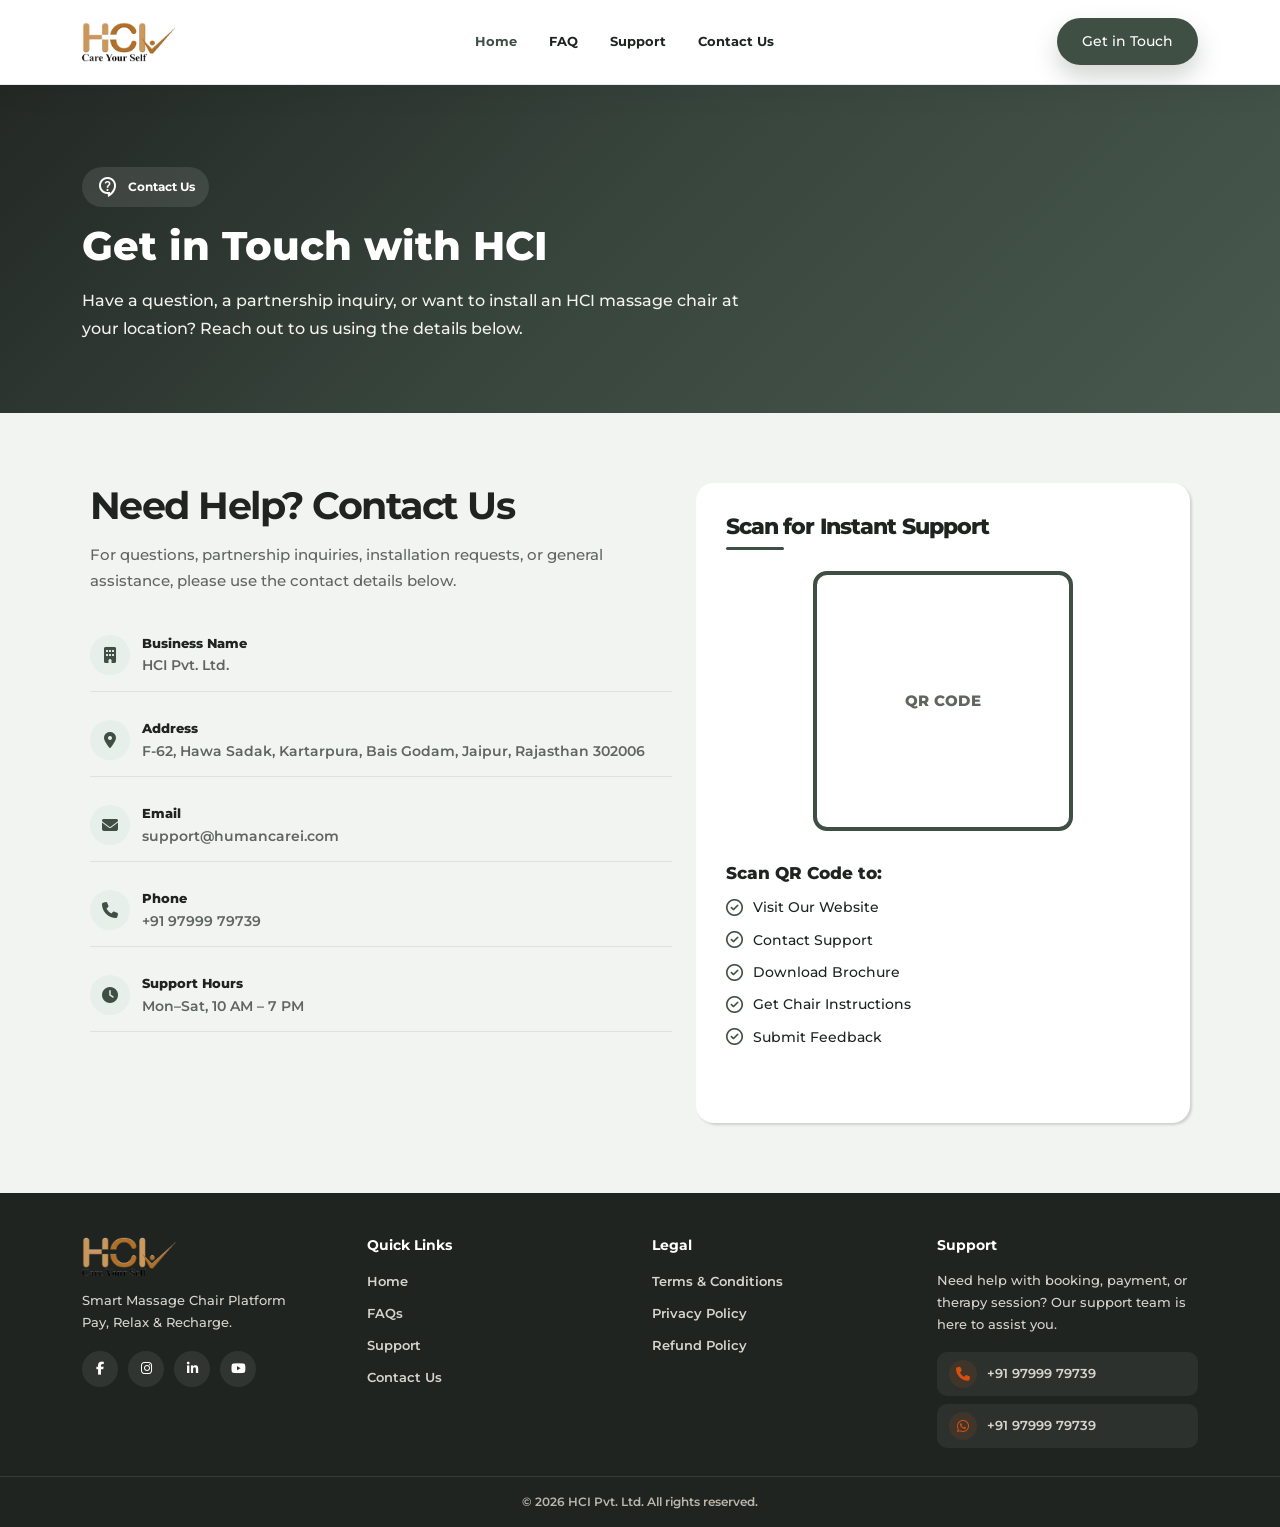
==== contact-us.html @ a9110d0e "Initial HCI Razorpay HTML project" ====
<!doctype html>
<html lang="en">
  
<head>
  <meta charset="utf-8" />
  <meta name="viewport" content="width=device-width, initial-scale=1" />

  <title>Contact Us | HCI Comfortzone Massage Chair Support</title>

  <meta
    name="description"
    content="Contact HCI Comfortzone for massage chair support, partnership inquiries, installation requests, business queries, QR support, feedback and customer assistance in Jaipur, Rajasthan."
  />

  <meta
    name="keywords"
    content="HCI Comfortzone contact, HCI contact us, HCI massage chair contact, HCI customer support, massage chair support, HCI partnership inquiry, install HCI massage chair, massage chair installation request, HCI business inquiry, HCI support Jaipur, HCI office Jaipur, HCI Pvt Ltd contact, QR support, massage chair feedback, HCI brochure, HCI chair instructions, self service massage chair support, HCI Comfortzone Jaipur, HCI phone number, HCI email support"
  />

  <meta name="author" content="HCI Comfortzone" />
  <meta name="robots" content="index, follow" />

  <link rel="canonical" href="https://your-domain.com/contact-us.html" />

  <meta
    property="og:title"
    content="Contact Us | HCI Comfortzone Massage Chair Support"
  />
  <meta
    property="og:description"
    content="Get in touch with HCI Comfortzone for massage chair support, partnership inquiries, installation requests, QR support and business assistance."
  />
  <meta property="og:type" content="website" />
  <meta property="og:url" content="https://your-domain.com/contact-us.html" />
  <meta property="og:image" content="https://your-domain.com/images/hci-logo.webp" />

  <meta name="twitter:card" content="summary_large_image" />
  <meta
    name="twitter:title"
    content="Contact Us | HCI Comfortzone"
  />
  <meta
    name="twitter:description"
    content="Contact HCI Comfortzone for support, partnership inquiries and massage chair installation requests."
  />
  <meta name="twitter:image" content="https://your-domain.com/images/hci-logo.webp" />

  <link
    href="images/favicon-16x16.png"
    rel="icon"
    sizes="16x16"
    type="image/png"
  />
  <link
    href="images/favicon-32x32.png"
    rel="icon"
    sizes="32x32"
    type="image/png"
  />
  <link
    href="images/apple-touch-icon.png"
    rel="apple-touch-icon"
    sizes="180x180"
  />
  <link
    href="images/android-chrome-192x192.png"
    rel="icon"
    sizes="192x192"
    type="image/png"
  />
  <link
    href="images/android-chrome-512x512.png"
    rel="icon"
    sizes="512x512"
    type="image/png"
  />

  <link
    href="https://cdn.jsdelivr.net/npm/bootstrap@5.3.3/dist/css/bootstrap.min.css"
    rel="stylesheet"
  />

  <link
    href="https://cdnjs.cloudflare.com/ajax/libs/font-awesome/6.5.2/css/all.min.css"
    rel="stylesheet"
  />

  <link rel="preconnect" href="https://fonts.googleapis.com" />
  <link rel="preconnect" href="https://fonts.gstatic.com" crossorigin />

  <link
    href="https://fonts.googleapis.com/css2?family=Montserrat:wght@300;400;500;600;700;800;900&display=swap"
    rel="stylesheet"
  />

  <link
    href="https://fonts.googleapis.com/css2?family=Material+Symbols+Outlined:opsz,wght,FILL,GRAD@24,200,0,0"
    rel="stylesheet"
  />

  <link href="css/style.css" rel="stylesheet" />
  <link href="css/responsive.css" rel="stylesheet" />
</head>

  <body>
    <!-- Header -->
    
    <nav class="navbar navbar-expand-lg site-navbar">
      <div class="container">
        <div class="navbar-brand brand-logo">
          <a href="index.html" aria-label="HCI Home">
            <img src="images/hci-logo.webp" alt="HCI Logo" />
          </a>
        </div>

        <a class="action-btn primary-btn d-lg-none w-auto" href="support.html">
          Get in Touch
        </a>

        <button
          class="navbar-toggler"
          type="button"
          data-bs-toggle="collapse"
          data-bs-target="#mainNav"
          aria-controls="mainNav"
          aria-expanded="false"
          aria-label="Toggle navigation"
        >
          <span class="navbar-toggler-icon"></span>
        </button>

        <div class="collapse navbar-collapse" id="mainNav">
          <ul class="navbar-nav mx-auto mb-2 mb-lg-0">
            <li class="nav-item">
              <a class="nav-link active" href="index.html">Home</a>
            </li>

            <li class="nav-item">
              <a class="nav-link" href="faq.html">FAQ</a>
            </li>

            <li class="nav-item">
              <a class="nav-link" href="support.html">Support</a>
            </li>

         

            <li class="nav-item">
              <a class="nav-link" href="contact-us.html">Contact Us</a>
            </li>
          </ul>

          <a class="action-btn primary-btn d-none d-lg-block" href="support.html">
            Get in Touch
          </a>
        </div>
      </div>
    </nav>

    <main>
      <!-- Contact Hero -->
      <section class="inner-hero">
        <div class="container">
          <div class="inner-hero-content">
            <span class="policy-badge">
              <i class="material-symbols-outlined">contact_support</i>
              Contact Us
            </span>

            <h1>Get in Touch with HCI</h1>

            <p>
              Have a question, a partnership inquiry, or want to install an HCI
              massage chair at your location? Reach out to us using the details
              below.
            </p>
          </div>
        </div>
      </section>

      <!-- Contact Info Section -->
      <section class="policy-section">
        <div class="container">
          <div class="contact-support-wrapper">
            <!-- Contact Details Card -->
            <div>
              <h2>Need Help? Contact Us</h2>

              <p>
                For questions, partnership inquiries, installation requests, or
                general assistance, please use the contact details below.
              </p>

            
<ul class="contact-support-list">
  <li>
    <div class="contact-support-item">
      <i class="fa-solid fa-building"></i>
      <span>
        <strong>Business Name</strong>
        HCI Pvt. Ltd.
      </span>
    </div>
  </li>

  <li>
    <div class="contact-support-item">
      <i class="fa-solid fa-location-dot"></i>
      <span>
        <strong>Address</strong>
        F-62, Hawa Sadak, Kartarpura, Bais Godam, Jaipur, Rajasthan 302006
      </span>
    </div>
  </li>

  <li>
    <div class="contact-support-item">
      <i class="fa-solid fa-envelope"></i>
      <span>
        <strong>Email</strong>
        support@humancarei.com
      </span>
    </div>
  </li>

  <li>
    <div class="contact-support-item">
      <i class="fa-solid fa-phone"></i>
      <span>
        <strong>Phone</strong>
        +91  97999 79739
      </span>
    </div>
  </li>

  <li>
    <div class="contact-support-item">
      <i class="fa-solid fa-clock"></i>
      <span>
        <strong>Support Hours</strong>
        Mon–Sat, 10 AM – 7 PM
      </span>
    </div>
  </li>
</ul>


            </div>

            <!-- Quick Info Card -->
           
            <div class="contact-support-card contact-qr-support-card">
  <h2>Scan for Instant Support</h2>

  <div class="contact-qr-box">
    <span>QR CODE</span>
  </div>

  <div class="contact-qr-content">
    <h3>Scan QR Code to:</h3>

    <ul>
      <li>
        <i class="fa-regular fa-circle-check"></i>
        <span>Visit Our Website</span>
      </li>

      <li>
        <i class="fa-regular fa-circle-check"></i>
        <span>Contact Support</span>
      </li>

      <li>
        <i class="fa-regular fa-circle-check"></i>
        <span>Download Brochure</span>
      </li>

      <li>
        <i class="fa-regular fa-circle-check"></i>
        <span>Get Chair Instructions</span>
      </li>

      <li>
        <i class="fa-regular fa-circle-check"></i>
        <span>Submit Feedback</span>
      </li>
    </ul>
  </div>
</div>


          </div>
        </div>
      </section>
    </main>

    <!-- Footer -->
   
    <footer class="site-footer" id="contact">
      <div class="footer-top">
        <div class="container">
          <div class="row g-4">
            <div class="col-lg-3 col-md-6">
              <div class="footer-logo brand-logo">
                <a href="index.html" aria-label="HCI Home">
                  <img src="images/hci-logo.webp" alt="HCI Logo" />
                </a>
              </div>

              <p>
                Smart Massage Chair Platform<br />
                Pay, Relax &amp; Recharge.
              </p>

              <div class="social-links">
                <a
                  href="https://www.facebook.com/humancareinternational"
                  aria-label="Facebook"
                  target="_blank"
                  rel="noopener noreferrer"
                >
                  <i class="fa-brands fa-facebook-f"></i>
                </a>

                <a
                  href="https://www.instagram.com/hci_massagechair?igsh=MXA0cTN0d2txMjF3Nw=="
                  aria-label="Instagram"
                  target="_blank"
                  rel="noopener noreferrer"
                >
                  <i class="fa-brands fa-instagram"></i>
                </a>

                <a
                  href="https://linkedin.com/company/humancarei"
                  aria-label="LinkedIn"
                  target="_blank"
                  rel="noopener noreferrer"
                >
                  <i class="fa-brands fa-linkedin-in"></i>
                </a>

                <a
                  href="https://www.youtube.com/channel/UCOSgvTB6vLhinB1q3JNfEvg"
                  aria-label="YouTube"
                  target="_blank"
                  rel="noopener noreferrer"
                >
                  <i class="fa-brands fa-youtube"></i>
                </a>
              </div>
            </div>

            <div class="col-lg-3 col-md-6">
              <h3>Quick Links</h3>

              <ul>
                <li><a href="index.html">Home</a></li>
                <li><a href="faq.html">FAQs</a></li>
                <li><a href="support.html">Support</a></li>
                <li><a href="contact-us.html">Contact Us</a></li>
              </ul>
            </div>

            <div class="col-lg-3 col-md-6" id="legal">
              <h3>Legal</h3>

              <ul>
                  <li><a href="terms-conditions.html">Terms &amp; Conditions</a></li>
  <li><a href="privacy-policy.html">Privacy Policy</a></li>
  <li><a href="refund-policy.html">Refund Policy</a></li>
              </ul>
            </div>

            <div class="col-lg-3 col-md-6">
              <h3>Support</h3>

              <p>
                Need help with booking, payment, or therapy session? Our support
                team is here to assist you.
              </p>

              <ul class="footer-contact-list">
                <li>
                  <div class="footer-contact-item">
                    <i class="fa-solid fa-phone"></i>
                    <span>+91 97999 79739</span>
                  </div>
                </li>
 
                <li>
                  <div class="footer-contact-item">
                    <i class="fa-brands fa-whatsapp"></i>
                    <span>+91 97999 79739</span>
                  </div>
                </li>
              </ul>
            </div>
          </div>
        </div>
      </div>

      <div class="footer-bottom">
        © <span id="currentYear">2026</span> HCI Pvt. Ltd. All rights reserved.
      </div>
    </footer>

    <button class="back-to-top" id="backToTop" aria-label="Back to top">
      <i class="material-symbols-outlined">arrow_upward</i>
    </button>

    <script src="https://cdn.jsdelivr.net/npm/bootstrap@5.3.3/dist/js/bootstrap.bundle.min.js"></script>
    <script src="js/basic.js"></script>
  </body>
</html>
---- css/style.css ----
/* ================================
   File: css/style.css
   HCI Comfortzone Landing Page
================================ */

:root {
  --color-primary: #3f4f44;
  --color-secondary: #6f7f6a;
  --accent: #d74f0e;
  --color-cream: #e6efea;
  --color-beige-light: #e8e4db;
  --color-black: #1f2421;

  --primary: var(--color-primary);
  --primary-dark: #2f3d34;
  --secondary: var(--color-secondary);
  --text: #1f2421;
  --muted: #5f665f;
  --light: var(--color-cream);
  --border: #e2e0d8;
  --navy: #1f2421;
  --green: #3f4f44;
  --purple: #6f7f6a;
  --orange: var(--accent);

  --radius: 18px;
  --shadow: rgba(0, 0, 0, 0.15) 1.95px 1.95px 2.6px;
  --shadow-sm: rgba(0, 0, 0, 0.15) 1.95px 1.95px 2.6px;
}

* {
  box-sizing: border-box;
}

html {
  scroll-behavior: smooth;
}

body {
  margin: 0;
  font-family: "Montserrat", sans-serif;
  color: var(--text);
  background: #f2f4f1;
  overflow-x: hidden;
}

a {
  color: inherit;
  text-decoration: none;
}

img {
  max-width: 100%;
  display: block;
}

.section-container {
  padding: 60px 0;
}

.bglight01 {
  background: var(--light);
}

.bgdark01 {
  background: var(--primary-dark);
}

.bgdark01 h2 {
  color: #ffffff !important;
}

/* ================================
   BUTTONS
================================ */

.action-btn {
  display: inline-flex;
  align-items: center;
  justify-content: center;
  gap: 9px;
  min-height: 46px;
  padding: 12px 24px;
  border-radius: 40px;
  border: 1px solid transparent;
  font-size: 14px;
  font-weight: 500;
  transition: 0.25s ease;
  white-space: nowrap;
}

.primary-btn {
  background: var(--primary);
  color: #fff;
  box-shadow: 0 12px 24px rgba(63, 79, 68, 0.24);
}

.primary-btn:hover {
  background: var(--primary-dark);
  color: #fff;
  transform: translateY(-1px);
}

.outline-btn {
  color: #fff;
  border-color: rgba(255, 255, 255, 0.55);
  background: rgba(255, 255, 255, 0.08);
}

.outline-btn:hover {
  color: #fff;
  background: rgba(255, 255, 255, 0.16);
}

/* ================================
   SECTION TITLE
================================ */

.section-title {
  max-width: 760px;
  margin: 0 auto 34px;
  text-align: center;
}

.section-title span {
  display: inline-flex;
  margin-bottom: 9px;
  color: var(--primary);
  font-size: 12px;
  font-weight: 700;
  letter-spacing: 0.1em;
  text-transform: uppercase;
}

.section-title h2,
h2 {
  margin: 0 0 14px;
  color: var(--text);
  font-size: clamp(26px, 4vw, 38px);
  line-height: 1.2;
  font-weight: 700;
  letter-spacing: -0.04em;
}

.section-title p,
p {
  color: var(--muted);
  font-size: 15px;
  line-height: 1.75;
  font-weight: 500;
}

.section-title p {
  margin: 12px auto 0;
}

/* ================================
   HEADER
================================ */

.site-navbar {
  position: sticky;
  top: 0;
  z-index: 1000;
  background: rgba(255, 255, 255, 0.96);
  backdrop-filter: blur(16px);
  border-bottom: 1px solid rgba(223, 232, 245, 0.9);
  box-shadow: 0 8px 28px rgba(8, 20, 38, 0.05);
}

.site-navbar .navbar-brand {
  display: flex;
  align-items: center;
  gap: 7px;
  font-weight: 700;
  letter-spacing: -0.04em;
}

.brand-logo img {
  height: 40px;
}

.site-navbar .nav-link {
  padding: 24px 16px !important;
  color: var(--text) !important;
  font-size: 13px;
  font-weight: 700;
}

.site-navbar .nav-link.active,
.site-navbar .nav-link:hover {
  color: var(--primary) !important;
}

.site-navbar .navbar-toggler {
  border: 0;
  box-shadow: none;
}

/* ================================
   HERO
================================ */

.hero-section {
  position: relative;
  color: #fff;
  background-image: url("../images/hero-banner.png");
  background-position: center;
  background-size: cover;
  overflow: hidden;
}

.hero-section .container {
  position: relative;
  z-index: 2;
}

.hero-content {
  max-width: 620px;
  padding: 82px 0;
}

.hero-section h1 {
    margin: 0;
    font-size: 40px;
    font-weight: 700;
    line-height: 54px;
}

.hero-section h1 span {
  display: block;
  color: var(--accent);
}

.hero-section p {
  max-width: 560px;
  margin: 22px 0 28px;
  color: #fff7f2;
  font-size: 18px;
  line-height: 1.75;
  font-weight: 400;
}

.hero-actions {
  display: flex;
  flex-wrap: wrap;
  align-items: flex-start;
  gap: 18px;
}

/* ================================
   HOW IT WORKS
================================ */

.steps-wrap {
  position: relative;
  display: grid;
  grid-template-columns: repeat(4, minmax(0, 1fr));
  gap: 82px;
}

.step-card {
  position: relative;
  min-height: 190px;
  padding: 24px 16px 22px;
  text-align: center;
  background: #fff;
  border-radius: 16px;
  box-shadow: var(--shadow-sm);
}

.step-card:not(:last-child)::after {
  content: "arrow_forward";
  font-family: "Material Symbols Outlined";
  font-weight: 700;
  position: absolute;
  top: 50%;
  right: -55px;
  transform: translateY(-50%);
  color: #a8b29f;
  font-size: 32px;
}

.step-number {
  position: absolute;
  top: 18px;
  left: 18px;
  width: 30px;
  height: 30px;
  display: grid;
  place-items: center;
  border-radius: 50%;
  background: var(--primary);
  color: #fff;
  font-size: 13px;
  font-weight: 700;
}

.step-icon {
  height: 72px;
  margin-bottom: 13px;
  display: grid;
  place-items: center;
  color: var(--primary);
}

.step-icon i {
  font-size: 48px;
}

.step-card h3,
.plan-card h3,
.feature-card h3 {
  margin: 0 0 8px;
  color: var(--text);
  font-size: 15px;
  font-weight: 700;
}

.step-card p,
.plan-card p,
.feature-card p {
  margin: 0;
  color: var(--muted);
  font-size: 15px;
  line-height: 1.55;
  font-weight: 500;
}

/* ================================
   PLAN CARD
================================ */

.plan-card {
  margin: 8px;
  padding: 40px;
  text-align: center;
  border-radius: 16px;
  background: #fff;
  box-shadow: var(--shadow-sm);
  transition: 0.25s ease;
}

.plan-card:hover {
  transform: translateY(-4px);
  box-shadow: var(--shadow);
}

.plan-icon {
  width: 56px;
  height: 56px;
  display: grid;
  place-items: center;
  margin: 0 auto 14px;
  border-radius: 50%;
  background: #e6efea;
  color: var(--primary);
}

.plan-icon i {
  font-size: 30px;
}

.plan-card strong {
  display: block;
  margin-bottom: 3px;
  color: var(--primary);
  font-size: 34px;
  line-height: 1;
  font-weight: 700;
}

.plan-card strong span {
  font-size: 14px;
  color: var(--text);
  font-weight: 700;
}

/* ================================
   FEATURES
================================ */

.feature-grid {
  display: grid;
  grid-template-columns: repeat(5, minmax(0, 1fr));
  gap: 24px;
}

.feature-card {
  color: #fff;
}

.feature-card i {
  width: 46px;
  height: 46px;
  display: grid;
  place-items: center;
  margin-bottom: 12px;
  border-radius: 14px;
  color: #e4a074;
  border: 1px solid rgba(125, 193, 255, 0.45);
  font-size: 23px;
}

.feature-card h3 {
  color: #fff;
  font-size: 14px;
}

.feature-card p {
  color: #e9e1d8;
}

/* ================================
   PAYMENT LOGOS
================================ */

.payment-logos {
  display: grid;
  grid-template-columns: repeat(6, minmax(0, 1fr));
  align-items: center;
  gap: 22px;
  max-width: 700px;
  margin: auto;
}

.pay-logo {
  min-height: 62px;
  display: grid;
  place-items: center;
  padding: 12px 14px;
  border: 1px solid var(--border);
  border-radius: 12px;
  background: #fff;
  color: var(--navy);
  font-size: 22px;
  font-weight: 700;
  box-shadow: 0 8px 20px rgba(7, 31, 65, 0.04);
}

.pay-logo.upi {
  color: #394b59;
}

.pay-logo.razorpay {
  color: #1167d8;
}

.pay-logo.phonepe {
  color: #5f259f;
}

.pay-logo.visa {
  color: #1434cb;
}

.pay-logo.mastercard {
  color: #eb001b;
}

.pay-logo.rupay {
  color: #0f4f96;
}

.payment-note {
  margin-top: 12px;
  text-align: center;
  color: var(--muted);
  font-size: 12px;
  font-weight: 600;
}

/* ================================
   ABOUT
================================ */

.about-box {
  overflow: hidden;
  border-radius: 20px;
  background: #fff;
  box-shadow: var(--shadow-sm);
}

.about-content {
  padding: 42px;
}

.building-visual {
  min-height: 560px;
  height: 100%;
  position: relative;
  background:
    linear-gradient(rgba(8, 20, 38, 0.18), rgba(8, 20, 38, 0.18)),
    url("../images/hci-office.png") center / cover no-repeat,
    #e8e4db;
}






/* ================================
   POLICY PAGES
================================ */

.inner-hero {
  padding: 82px 0 70px;
  color: #ffffff;
  background: linear-gradient(
    135deg,
    rgba(31, 36, 33, 0.98) 0%,
    rgba(47, 61, 52, 0.96) 45%,
    rgba(63, 79, 68, 0.94) 100%
  );
}

.inner-hero-content {
  max-width: 780px;
}

.policy-badge {
  display: inline-flex;
  align-items: center;
  gap: 8px;
  margin-bottom: 16px;
  padding: 8px 14px;
  border-radius: 999px;
  color: #ffffff;
  background: rgba(255, 255, 255, 0.1);
  font-size: 12px;
  font-weight: 700;
}

.inner-hero h1 {
    margin: 0;
    color: #ffffff;
    font-size: 40px;
    line-height: 1.15;
    font-weight: 800;
   
}


.inner-hero p {
  max-width: 680px;
  margin: 18px 0 0;
  color: #f5f2ed;
  font-size: 16px;
  line-height: 1.75;
}

.policy-section {
  padding: 70px 0;
  background: #f2f4f1;
}

.policy-card {
  max-width: 980px;
  margin: 0 auto;
  padding: 42px;
  border-radius: 20px;
  background: #ffffff;
  box-shadow: var(--shadow-sm);
}

.policy-card h2 {
  margin: 34px 0 14px;
  color: var(--text);
  font-size: 24px;
  line-height: 1.3;
  font-weight: 800;
}

.policy-card h2:first-child {
  margin-top: 0;
}

.policy-card h3 {
  margin: 24px 0 10px;
  color: var(--text);
  font-size: 18px;
  font-weight: 800;
}

.policy-card p {
  margin: 0 0 14px;
  color: var(--muted);
  font-size: 15px;
  line-height: 1.8;
  font-weight: 500;
}

.policy-card ul {
  display: grid;
  gap: 10px;
  margin: 0 0 18px;
  padding-left: 20px;
}

.policy-card li {
  color: var(--muted);
  font-size: 15px;
  line-height: 1.75;
  font-weight: 500;
}

.policy-card strong {
  color: var(--text);
  font-weight: 800;
}

.policy-note {
  margin-bottom: 26px;
  padding: 18px 20px;
  border-left: 4px solid var(--accent);
  border-radius: 12px;
  background: #f8f6f3;
}

.policy-note p {
  margin: 0;
}

.policy-contact-box {
  margin-top: 28px;
  padding: 22px;
  border-radius: 16px;
  background: #f8f6f3;
  border: 1px solid var(--border);
}

.policy-contact-box p {
  margin-bottom: 8px;
}

.policy-contact-box p:last-child {
  margin-bottom: 0;
}



/* ================================
   FAQ PAGE
================================ */

.faq-card {
  max-width: 980px;
  margin: 0 auto;
  padding: 42px;
  border-radius: 20px;
  background: #ffffff;
  box-shadow: var(--shadow-sm);
}

.faq-group:not(:last-child) {
  margin-bottom: 42px;
}

.faq-group h2 {
  display: flex;
  align-items: center;
  gap: 10px;
  margin: 0 0 18px;
  color: var(--text);
  font-size: 24px;
  font-weight: 800;
}

.faq-group h2::before {
  content: "";
  width: 8px;
  height: 28px;
  border-radius: 99px;
  background: var(--accent);
}

.faq-accordion {
  display: grid;
  gap: 12px;
}

.faq-accordion .accordion-item {
  overflow: hidden;
  border: 1px solid rgba(63, 79, 68, 0.12);
  border-radius: 14px;
  background: #ffffff;
  box-shadow: none;
}

.faq-accordion .accordion-button {
  gap: 12px;
  padding: 16px 18px;
  color: var(--text);
  background: #ffffff;
  font-size: 15px;
  font-weight: 800;
  line-height: 1.45;
  box-shadow: none;
}

.faq-accordion .accordion-button:not(.collapsed) {
  color: #ffffff;
  background: var(--primary);
}

.faq-accordion .accordion-button:focus {
  border-color: transparent;
  box-shadow: none;
}

.faq-accordion .accordion-button::after {
  flex-shrink: 0;
  filter: none;
}

.faq-accordion .accordion-button:not(.collapsed)::after {
  filter: brightness(0) invert(1);
}

.faq-accordion .accordion-body {
  padding: 16px 18px 18px;
  color: var(--muted);
  font-size: 15px;
  line-height: 1.75;
  font-weight: 500;
  background: #f8f6f3;
}

/* ================================
   SUPPORT PAGE
================================ */

.support-wrapper {
  max-width: 1100px;
  margin: 0 auto;
  display: grid;
  grid-template-columns: minmax(0, 1.35fr) minmax(300px, 0.65fr);
  gap: 24px;
  align-items: start;
}

.support-form-card,
.support-info-card {
  padding: 34px;
  border-radius: 20px;
  background: #ffffff;
  box-shadow: var(--shadow-sm);
}

.support-form-card h2,
.support-info-card h2 {
  margin: 0 0 12px;
  color: var(--text);
  font-size: 26px;
  font-weight: 800;
  letter-spacing: -0.03em;
}

.support-form-card p,
.support-info-card p {
  margin: 0 0 22px;
  color: var(--muted);
  font-size: 15px;
  line-height: 1.75;
}

.support-form .form-label {
  margin-bottom: 7px;
  color: var(--text);
  font-size: 13px;
  font-weight: 700;
}

.support-form .form-control,
.support-form .form-select {
  min-height: 48px;
  border: 1px solid rgba(63, 79, 68, 0.16);
  border-radius: 12px;
  color: var(--text);
  font-size: 14px;
  font-weight: 500;
  background-color: #ffffff;
  box-shadow: none;
}

.support-form textarea.form-control {
  min-height: 130px;
  resize: vertical;
}

.support-form .form-control:focus,
.support-form .form-select:focus {
  border-color: var(--primary);
  box-shadow: 0 0 0 4px rgba(63, 79, 68, 0.1);
}

.support-contact-list {
  display: grid;
  gap: 12px;
  padding: 0;
  margin: 24px 0;
  list-style: none;
}

.support-contact-list li {
  margin: 0;
}

.support-contact-list a,
.support-contact-list div {
  display: flex;
  align-items: center;
  gap: 12px;
  min-height: 62px;
  padding: 13px 14px;
  border-radius: 14px;
  color: var(--text);
  background: #f8f6f3;
  text-decoration: none;
  transition: 0.25s ease;
}

.support-contact-list a:hover {
  background: rgba(63, 79, 68, 0.08);
  transform: translateY(-2px);
}

.support-contact-list i {
  flex: 0 0 38px;
  width: 38px;
  height: 38px;
  display: grid;
  place-items: center;
  border-radius: 50%;
  color: var(--primary);
  background: var(--light);
  font-size: 15px;
}

.support-contact-list span {
  display: grid;
  gap: 2px;
  color: var(--muted);
  font-size: 13px;
  line-height: 1.4;
  font-weight: 600;
}

.support-contact-list strong {
  color: var(--text);
  font-size: 13px;
  font-weight: 800;
}

.support-note {
  padding: 16px;
  border-left: 4px solid var(--accent);
  border-radius: 12px;
  background: #f8f6f3;
}

.support-note p {
  margin: 0;
  font-size: 13px;
  line-height: 1.7;
}


/* ================================
   CONTACT US PAGE - SUPPORT STYLE
================================ */

.contact-support-wrapper {
  max-width: 1100px;
  margin: 0 auto;
  display: grid;
  grid-template-columns: minmax(0, 1fr) minmax(320px, 0.85fr);
  gap: 24px;
  align-items: start;
}

.contact-support-card {
  padding: 34px;
  border-radius: 20px;
  background: #ffffff;
  box-shadow: var(--shadow-sm);
}

.contact-support-card h2 {
  margin: 0 0 12px;
  color: var(--text);
  font-size: 26px;
  font-weight: 800;
  letter-spacing: -0.03em;
}

.contact-support-card > p {
  margin: 0 0 22px;
  color: var(--muted);
  font-size: 15px;
  line-height: 1.75;
}

.contact-support-list {
  display: grid;
  gap: 12px;
  padding: 0;
  margin: 24px 0 0;
  list-style: none;
}

.contact-support-list li {
  margin: 0;
}

.contact-support-item {
  display: flex;
  align-items: center;
  gap: 12px;
  min-height: 68px;
  padding: 15px 0px;
 
  color: var(--text);
 
  text-decoration: none;
  transition: 0.25s ease;
  
  border-bottom: 1px solid  var(--border);
}



.contact-support-item i {
  flex: 0 0 40px;
  width: 40px;
  height: 40px;
  display: grid;
  place-items: center;
  border-radius: 50%;
  color: var(--primary);
  background: var(--light);
  font-size: 16px;
}

.contact-support-item span {
  display: grid;
  gap: 3px;
  color: var(--muted);
  font-size: 14px;
  line-height: 1.45;
  font-weight: 600;
  word-break: break-word;
}

.contact-support-item strong {
  color: var(--text);
  font-size: 13px;
  font-weight: 800;
}



/* ================================
   CONTACT QR SUPPORT CARD
================================ */

.contact-qr-support-card {
  min-height: 640px;
  padding: 30px;
  border-radius: 18px;
  background: #ffffff;
  box-shadow: var(--shadow-sm);
}

.contact-qr-support-card h2 {
  position: relative;
  margin: 0 0 30px;
  color: var(--text);
  font-size: 22px;
  line-height: 1.3;
  font-weight: 800;
  letter-spacing: -0.04em;
}

.contact-qr-support-card h2::after {
  content: "";
  position: absolute;
  left: 0;
  bottom: -9px;
  width: 58px;
  height: 3px;
  border-radius: 99px;
  background: var(--primary);
}

.contact-qr-box {
  width: min(100%, 260px);
  aspect-ratio: 1 / 1;
  display: grid;
  place-items: center;
  margin: 0 auto 32px;
  border: 4px solid var(--primary);
  border-radius: 14px;
  color: var(--muted);
  background: #ffffff;
  font-size: 15px;
  font-weight: 800;
  letter-spacing: 0.02em;
}

.contact-qr-content h3 {
  margin: 0 0 14px;
  color: var(--text);
  font-size: 17px;
  font-weight: 800;
}

.contact-qr-content ul {
  display: grid;
  gap: 12px;
  padding: 0;
  margin: 0;
  list-style: none;
}

.contact-qr-content li {
  display: flex;
  align-items: center;
  gap: 10px;
  color: var(--text);
  font-size: 14px;
  line-height: 1.45;
  font-weight: 500;
}

.contact-qr-content li i {
  color: var(--primary);
  font-size: 17px;
}



/* ================================
   FOOTER
================================ */

.site-footer {
  color: #d9e7fb;
  background: #1f2421;
}

.footer-top {
  padding: 44px 0 28px;
}

.footer-logo {
  display: flex;
  align-items: center;
  gap: 7px;
  margin-bottom: 12px;
}

.site-footer p {
  color: #d8d4cc;
  font-size: 13px;
  line-height: 1.7;
  font-weight: 500;
}

.site-footer h3 {
  margin: 0 0 16px;
  color: #fff;
  font-size: 14px;
  font-weight: 700;
}

.site-footer ul {
  padding: 0;
  margin: 0;
  list-style: none;
}

.site-footer li {
  margin-bottom: 8px;
}

.site-footer a {
  color: #d8d4cc;
  font-size: 13px;
  font-weight: 600;
}

.site-footer a:hover {
  color: #fff;
}

.social-links {
  display: flex;
  gap: 10px;
  margin-top: 18px;
}

.social-links a {
  width: 36px;
  height: 36px;
  display: grid;
  place-items: center;
  border-radius: 50%;
  background: rgba(255, 255, 255, 0.08);
  color: #fff;
}

.footer-bottom {
  padding: 16px 0;
  border-top: 1px solid rgba(255, 255, 255, 0.1);
  text-align: center;
  color: #bbb5aa;
  font-size: 12px;
  font-weight: 600;
}
.footer-contact-list {
  display: grid;
  gap: 8px;
  list-style: none;
  padding: 0;
  margin: 16px 0 0;
}

.footer-contact-list li {
  margin: 0;
}

.footer-contact-item {
    display: inline-flex;
    align-items: center;
    gap: 10px;
    min-height: 38px;
    padding: 8px 12px;
    border-radius: 10px;
    color: #d8d4cc;
    background: rgba(255, 255, 255, 0.06);
    text-decoration: none;
    transition: 0.25s ease;
    width: 100%;
}

.footer-contact-item:hover {
  color: #ffffff;
  background: rgba(215, 79, 14, 0.14);
  transform: translateX(3px);
}

.footer-contact-item i {
  flex: 0 0 28px;
  width: 28px;
  height: 28px;
  display: grid;
  place-items: center;
  border-radius: 50%;
  color: #d74f0e;
  background: rgba(215, 79, 14, 0.12);
  font-size: 14px;
}

.footer-contact-item span {
  font-size: 13px;
  font-weight: 600;
  line-height: 1.2;
}

/* ================================
   BACK TO TOP
================================ */

.back-to-top {
  position: fixed;
  right: 22px;
  bottom: 22px;
  z-index: 999;
  width: 46px;
  height: 46px;
  display: grid;
  place-items: center;
  border: 0;
  border-radius: 50%;
  background: var(--primary);
  color: #fff;
  box-shadow: 0 14px 28px rgba(63, 79, 68, 0.28);
  opacity: 0;
  visibility: hidden;
  transform: translateY(10px);
  transition: 0.25s ease;
}

.back-to-top.show {
  opacity: 1;
  visibility: visible;
  transform: translateY(0);
}

/* ===============================
   CARD SLIDER
================================ */

.slider-wrapper {
  position: relative;
  width: 100%;
  overflow: hidden;
}

.card-swiper {
  width: 100%;
  overflow: hidden;
  opacity: 0;
  transition: opacity 0.3s ease;
}

.card-swiper.swiper-initialized {
  opacity: 1;
}

.card-swiper .swiper-slide {
  height: auto;
}

.card-swiper .swiper-slide img {
  width: 100%;
  height: auto;
  display: block;
}

/* ===============================
   SLIDER ARROWS
================================ */

.slide-prev,
.slide-next {
  position: absolute;
  top: 50%;
  z-index: 10;
  width: 42px;
  height: 42px;
  border-radius: 50%;
  background: var(--primary);
  color: #ffffff;
  display: flex;
  align-items: center;
  justify-content: center;
  cursor: pointer;
  transform: translateY(-50%);
  transition: all 0.3s ease;
  box-shadow: 0 8px 22px rgba(107, 63, 34, 0.25);
  border: 0;
  outline: none;
}

.slide-prev {
  left: 0;
}

.slide-next {
  right: 0;
}

.slide-prev:hover,
.slide-next:hover {
  background: var(--primary);
  transform: translateY(-50%) scale(1.06);
}

.slide-prev i,
.slide-next i {
  font-size: 15px;
  line-height: 1;
}

.slide-prev.swiper-button-disabled,
.slide-next.swiper-button-disabled {
  opacity: 0.35;
  cursor: not-allowed;
}
---- css/responsive.css ----
/* ================================
   RESPONSIVE CSS
================================ */

/* ================================
   TABLET / SMALL DESKTOP
   max-width: 991px
================================ */

@media (max-width: 991px) {

  .contact-qr-support-card {
    min-height: auto;
  }

    .contact-support-wrapper {
    grid-template-columns: 1fr;
  }


   .support-wrapper {
    grid-template-columns: 1fr;
  }


  .site-navbar .container {

    position: relative;
  }

  .site-navbar .navbar-brand {
    margin-left: 70px;
  }

  .site-navbar .navbar-toggler {
    position: absolute;
    top: 11px;
    left: 12px;
    z-index: 10;
    box-shadow: none;
  }

  .site-navbar .nav-link {
    padding: 12px 0 !important;
  }

  .hero-section {
    min-height: auto;
  }

  .hero-content {
    max-width: 100%;
    padding: 72px 0;
  }

  .about-content {
    padding: 28px;
  }

  .building-visual {
    min-height: 300px;
  }


}

/* ================================
   MOBILE
   max-width: 767px
================================ */

@media (max-width: 767px) {

    .contact-qr-support-card {
    padding: 24px;
    border-radius: 16px;
  }

  .contact-qr-support-card h2 {
    font-size: 20px;
  }

  .contact-qr-box {
    max-width: 230px;
  }

  .contact-support-card {
    padding: 24px;
    border-radius: 16px;
  }

  .contact-support-card h2 {
    font-size: 22px;
  }

  .contact-support-item {
    align-items: flex-start;
    min-height: auto;
  }
  
    .support-form-card,
  .support-info-card {
    padding: 24px;
    border-radius: 16px;
  }

  .support-form-card h2,
  .support-info-card h2 {
    font-size: 22px;
  }

   .faq-card {
    padding: 22px;
    border-radius: 16px;
  }

  .faq-group:not(:last-child) {
    margin-bottom: 32px;
  }

  .faq-group h2 {
    font-size: 21px;
  }

  .faq-accordion .accordion-button {
    padding: 14px 15px;
    font-size: 14px;
  }

  .faq-accordion .accordion-body {
    padding: 14px 15px 16px;
    font-size: 14px;
  }

   .inner-hero {
    padding: 58px 0 50px;
  }

  .policy-card {
    padding: 24px;
    border-radius: 16px;
  }

  .policy-card h2 {
    font-size: 21px;
  }

  .policy-card h3 {
    font-size: 17px;
  }


  .section-container {
    padding: 42px 0;
  }

  .section-title {
    margin-bottom: 24px;
  }

  .section-title h2 {
    font-size: 26px;
  }

  .site-navbar .navbar-brand {
    margin-left: 54px;
  }

  .site-navbar .navbar-toggler {
    top: 9px;
    left: 10px;
  }

  .hero-content {
    padding: 56px 0;
  }

  .hero-section h1 {
    font-size: 30px;
    letter-spacing: -0.035em;
  }

  .hero-section p {
    font-size: 15px;
    line-height: 1.65;
  }

  .hero-actions {
    flex-direction: column;
    align-items: stretch;
  }

  .action-btn {
    width: 100%;
  }

  .steps-wrap,
  .feature-grid,
  .payment-logos {
    grid-template-columns: repeat(2, minmax(0, 1fr));
    gap: 15px;
  }

  .step-card,
  .plan-card {
    min-height: auto;
    padding: 20px;
  }

  .step-card:not(:last-child)::after {
    display: none;
  }

  .payment-logos {
    gap: 12px;
  }

  .pay-logo {
    min-height: 54px;
  }

  .pay-logo img {
    height: 30px;
    width: 100%;
    object-fit: contain;
  }

  .about-content {
    padding: 22px;
  }

  .building-visual {
    min-height: 240px;
  }

  .footer-top {
    padding: 34px 0 20px;
  }
}

/* ================================
   TABLET ONLY
   768px to 991px
================================ */

@media (min-width: 768px) and (max-width: 991px) {
  .feature-grid {
    grid-template-columns: repeat(3, minmax(0, 1fr));
  }

  .steps-wrap {
    grid-template-columns: repeat(2, minmax(0, 1fr));
    gap: 38px;
  }

  .step-card:not(:last-child)::after {
    display: none;
  }
}
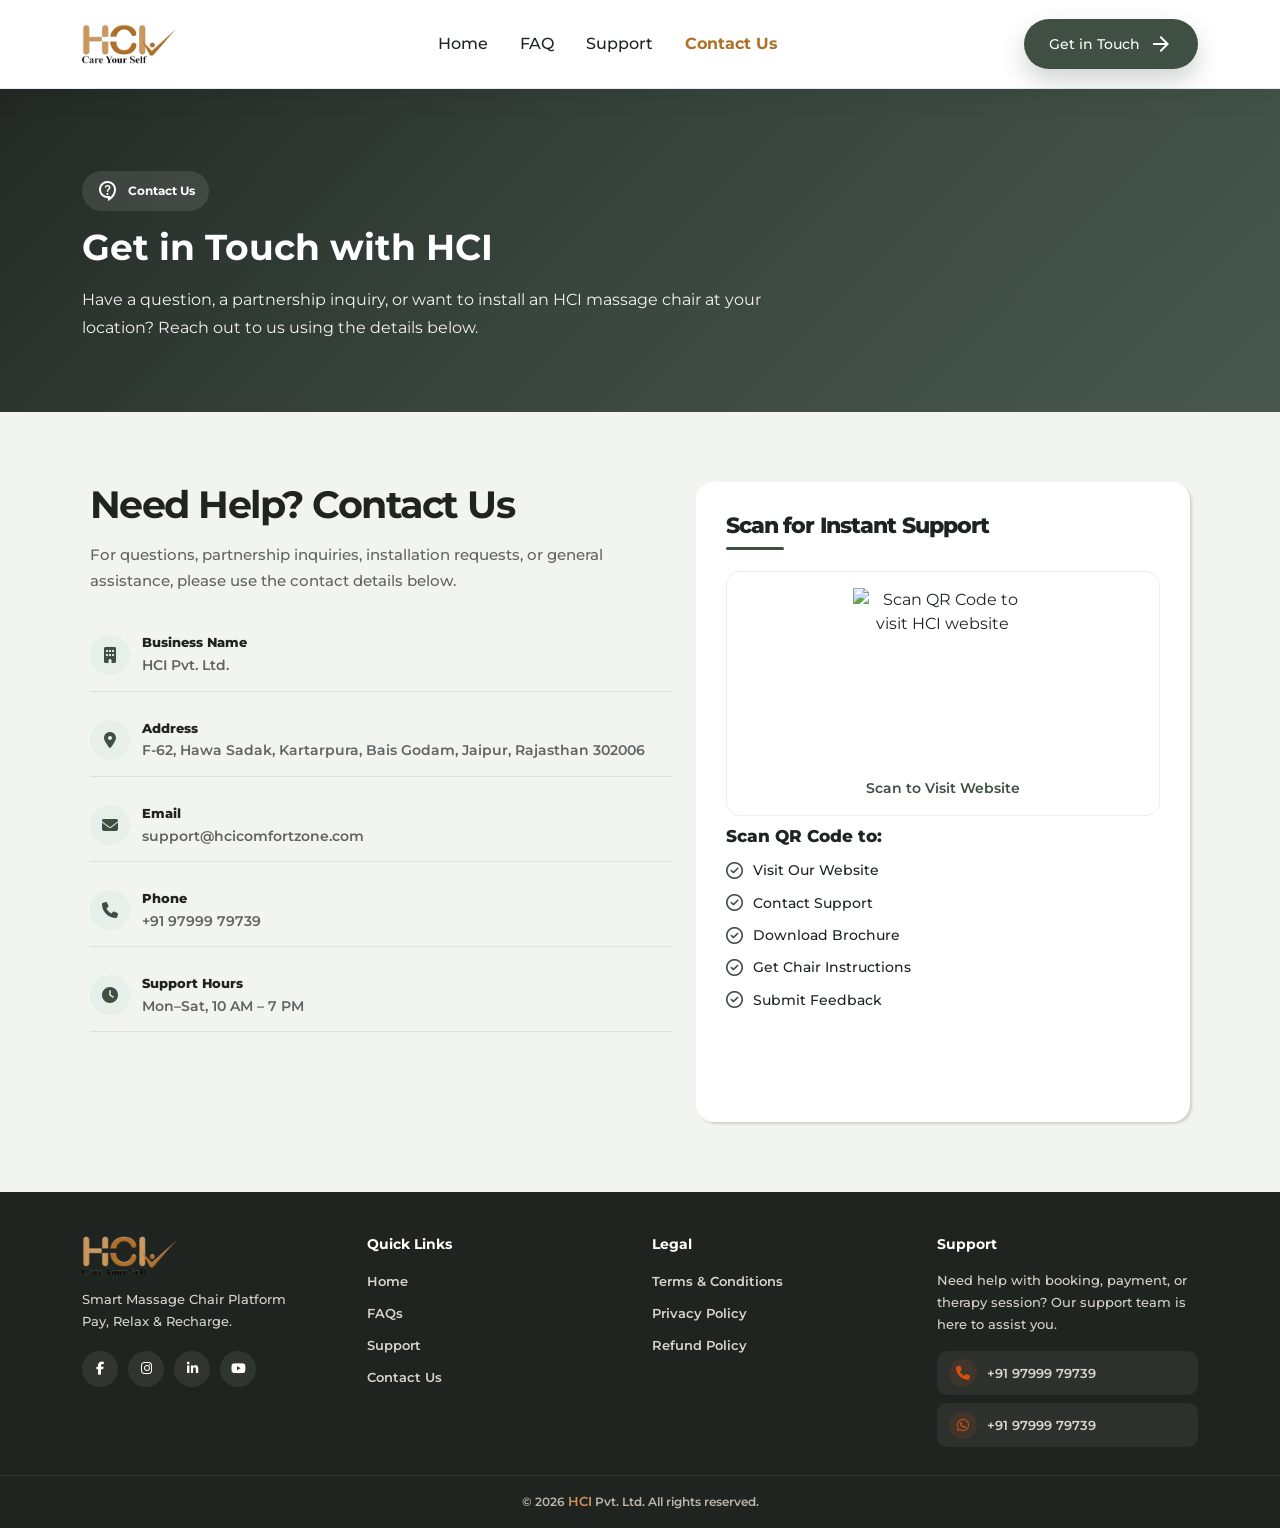
==== commit 97deaaef: "Update HCI Razorpay HTML" ====
--- a/contact-us.html
+++ b/contact-us.html
@@ -1,110 +1,112 @@
 <!doctype html>
 <html lang="en">
-  
-<head>
-  <meta charset="utf-8" />
-  <meta name="viewport" content="width=device-width, initial-scale=1" />
-
-  <title>Contact Us | HCI Comfortzone Massage Chair Support</title>
-
-  <meta
-    name="description"
-    content="Contact HCI Comfortzone for massage chair support, partnership inquiries, installation requests, business queries, QR support, feedback and customer assistance in Jaipur, Rajasthan."
-  />
-
-  <meta
-    name="keywords"
-    content="HCI Comfortzone contact, HCI contact us, HCI massage chair contact, HCI customer support, massage chair support, HCI partnership inquiry, install HCI massage chair, massage chair installation request, HCI business inquiry, HCI support Jaipur, HCI office Jaipur, HCI Pvt Ltd contact, QR support, massage chair feedback, HCI brochure, HCI chair instructions, self service massage chair support, HCI Comfortzone Jaipur, HCI phone number, HCI email support"
-  />
-
-  <meta name="author" content="HCI Comfortzone" />
-  <meta name="robots" content="index, follow" />
-
-  <link rel="canonical" href="https://your-domain.com/contact-us.html" />
-
-  <meta
-    property="og:title"
-    content="Contact Us | HCI Comfortzone Massage Chair Support"
-  />
-  <meta
-    property="og:description"
-    content="Get in touch with HCI Comfortzone for massage chair support, partnership inquiries, installation requests, QR support and business assistance."
-  />
-  <meta property="og:type" content="website" />
-  <meta property="og:url" content="https://your-domain.com/contact-us.html" />
-  <meta property="og:image" content="https://your-domain.com/images/hci-logo.webp" />
-
-  <meta name="twitter:card" content="summary_large_image" />
-  <meta
-    name="twitter:title"
-    content="Contact Us | HCI Comfortzone"
-  />
-  <meta
-    name="twitter:description"
-    content="Contact HCI Comfortzone for support, partnership inquiries and massage chair installation requests."
-  />
-  <meta name="twitter:image" content="https://your-domain.com/images/hci-logo.webp" />
-
-  <link
-    href="images/favicon-16x16.png"
-    rel="icon"
-    sizes="16x16"
-    type="image/png"
-  />
-  <link
-    href="images/favicon-32x32.png"
-    rel="icon"
-    sizes="32x32"
-    type="image/png"
-  />
-  <link
-    href="images/apple-touch-icon.png"
-    rel="apple-touch-icon"
-    sizes="180x180"
-  />
-  <link
-    href="images/android-chrome-192x192.png"
-    rel="icon"
-    sizes="192x192"
-    type="image/png"
-  />
-  <link
-    href="images/android-chrome-512x512.png"
-    rel="icon"
-    sizes="512x512"
-    type="image/png"
-  />
-
-  <link
-    href="https://cdn.jsdelivr.net/npm/bootstrap@5.3.3/dist/css/bootstrap.min.css"
-    rel="stylesheet"
-  />
-
-  <link
-    href="https://cdnjs.cloudflare.com/ajax/libs/font-awesome/6.5.2/css/all.min.css"
-    rel="stylesheet"
-  />
-
-  <link rel="preconnect" href="https://fonts.googleapis.com" />
-  <link rel="preconnect" href="https://fonts.gstatic.com" crossorigin />
-
-  <link
-    href="https://fonts.googleapis.com/css2?family=Montserrat:wght@300;400;500;600;700;800;900&display=swap"
-    rel="stylesheet"
-  />
-
-  <link
-    href="https://fonts.googleapis.com/css2?family=Material+Symbols+Outlined:opsz,wght,FILL,GRAD@24,200,0,0"
-    rel="stylesheet"
-  />
-
-  <link href="css/style.css" rel="stylesheet" />
-  <link href="css/responsive.css" rel="stylesheet" />
-</head>
+  <head>
+    <meta charset="utf-8" />
+    <meta name="viewport" content="width=device-width, initial-scale=1" />
+
+    <title>Contact Us | HCI Comfortzone Massage Chair Support</title>
+
+    <meta
+      name="description"
+      content="Contact HCI Comfortzone for massage chair support, partnership inquiries, installation requests, business queries, QR support, feedback and customer assistance in Jaipur, Rajasthan."
+    />
+
+    <meta
+      name="keywords"
+      content="HCI Comfortzone contact, HCI contact us, HCI massage chair contact, HCI customer support, massage chair support, HCI partnership inquiry, install HCI massage chair, massage chair installation request, HCI business inquiry, HCI support Jaipur, HCI office Jaipur, HCI Pvt Ltd contact, QR support, massage chair feedback, HCI brochure, HCI chair instructions, self service massage chair support, HCI Comfortzone Jaipur, HCI phone number, HCI email support"
+    />
+
+    <meta name="author" content="HCI Comfortzone" />
+    <meta name="robots" content="index, follow" />
+
+    <link rel="canonical" href="https://your-domain.com/contact-us.html" />
+
+    <meta
+      property="og:title"
+      content="Contact Us | HCI Comfortzone Massage Chair Support"
+    />
+    <meta
+      property="og:description"
+      content="Get in touch with HCI Comfortzone for massage chair support, partnership inquiries, installation requests, QR support and business assistance."
+    />
+    <meta property="og:type" content="website" />
+    <meta property="og:url" content="https://your-domain.com/contact-us.html" />
+    <meta
+      property="og:image"
+      content="https://your-domain.com/images/hci-logo.webp"
+    />
+
+    <meta name="twitter:card" content="summary_large_image" />
+    <meta name="twitter:title" content="Contact Us | HCI Comfortzone" />
+    <meta
+      name="twitter:description"
+      content="Contact HCI Comfortzone for support, partnership inquiries and massage chair installation requests."
+    />
+    <meta
+      name="twitter:image"
+      content="https://your-domain.com/images/hci-logo.webp"
+    />
+
+    <link
+      href="images/favicon-16x16.png"
+      rel="icon"
+      sizes="16x16"
+      type="image/png"
+    />
+    <link
+      href="images/favicon-32x32.png"
+      rel="icon"
+      sizes="32x32"
+      type="image/png"
+    />
+    <link
+      href="images/apple-touch-icon.png"
+      rel="apple-touch-icon"
+      sizes="180x180"
+    />
+    <link
+      href="images/android-chrome-192x192.png"
+      rel="icon"
+      sizes="192x192"
+      type="image/png"
+    />
+    <link
+      href="images/android-chrome-512x512.png"
+      rel="icon"
+      sizes="512x512"
+      type="image/png"
+    />
+
+    <link
+      href="https://cdn.jsdelivr.net/npm/bootstrap@5.3.3/dist/css/bootstrap.min.css"
+      rel="stylesheet"
+    />
+
+    <link
+      href="https://cdnjs.cloudflare.com/ajax/libs/font-awesome/6.5.2/css/all.min.css"
+      rel="stylesheet"
+    />
+
+    <link rel="preconnect" href="https://fonts.googleapis.com" />
+    <link rel="preconnect" href="https://fonts.gstatic.com" crossorigin />
+
+    <link
+      href="https://fonts.googleapis.com/css2?family=Montserrat:wght@300;400;500;600;700;800;900&display=swap"
+      rel="stylesheet"
+    />
+
+    <link
+      href="https://fonts.googleapis.com/css2?family=Material+Symbols+Outlined:opsz,wght,FILL,GRAD@24,200,0,0"
+      rel="stylesheet"
+    />
+
+    <link href="css/style.css" rel="stylesheet" />
+    <link href="css/responsive.css" rel="stylesheet" />
+  </head>
 
   <body>
     <!-- Header -->
-    
+
     <nav class="navbar navbar-expand-lg site-navbar">
       <div class="container">
         <div class="navbar-brand brand-logo">
@@ -114,7 +116,7 @@
         </div>
 
         <a class="action-btn primary-btn d-lg-none w-auto" href="support.html">
-          Get in Touch
+          Get in Touch <i class="material-symbols-outlined">arrow_forward</i>
         </a>
 
         <button
@@ -132,7 +134,7 @@
         <div class="collapse navbar-collapse" id="mainNav">
           <ul class="navbar-nav mx-auto mb-2 mb-lg-0">
             <li class="nav-item">
-              <a class="nav-link active" href="index.html">Home</a>
+              <a class="nav-link" href="index.html">Home</a>
             </li>
 
             <li class="nav-item">
@@ -143,15 +145,16 @@
               <a class="nav-link" href="support.html">Support</a>
             </li>
 
-         
-
-            <li class="nav-item">
+            <li class="nav-item active-page">
               <a class="nav-link" href="contact-us.html">Contact Us</a>
             </li>
           </ul>
 
-          <a class="action-btn primary-btn d-none d-lg-block" href="support.html">
-            Get in Touch
+          <a
+            class="action-btn primary-btn d-none d-lg-flex"
+            href="support.html"
+          >
+            Get in Touch <i class="material-symbols-outlined">arrow_forward</i>
           </a>
         </div>
       </div>
@@ -191,111 +194,111 @@
                 general assistance, please use the contact details below.
               </p>
 
-            
-<ul class="contact-support-list">
-  <li>
-    <div class="contact-support-item">
-      <i class="fa-solid fa-building"></i>
-      <span>
-        <strong>Business Name</strong>
-        HCI Pvt. Ltd.
-      </span>
-    </div>
-  </li>
-
-  <li>
-    <div class="contact-support-item">
-      <i class="fa-solid fa-location-dot"></i>
-      <span>
-        <strong>Address</strong>
-        F-62, Hawa Sadak, Kartarpura, Bais Godam, Jaipur, Rajasthan 302006
-      </span>
-    </div>
-  </li>
-
-  <li>
-    <div class="contact-support-item">
-      <i class="fa-solid fa-envelope"></i>
-      <span>
-        <strong>Email</strong>
-        support@humancarei.com
-      </span>
-    </div>
-  </li>
-
-  <li>
-    <div class="contact-support-item">
-      <i class="fa-solid fa-phone"></i>
-      <span>
-        <strong>Phone</strong>
-        +91  97999 79739
-      </span>
-    </div>
-  </li>
-
-  <li>
-    <div class="contact-support-item">
-      <i class="fa-solid fa-clock"></i>
-      <span>
-        <strong>Support Hours</strong>
-        Mon–Sat, 10 AM – 7 PM
-      </span>
-    </div>
-  </li>
-</ul>
-
-
+              <ul class="contact-support-list">
+                <li>
+                  <div class="contact-support-item">
+                    <i class="fa-solid fa-building"></i>
+                    <span>
+                      <strong>Business Name</strong>
+                      HCI Pvt. Ltd.
+                    </span>
+                  </div>
+                </li>
+
+                <li>
+                  <div class="contact-support-item">
+                    <i class="fa-solid fa-location-dot"></i>
+                    <span>
+                      <strong>Address</strong>
+                      F-62, Hawa Sadak, Kartarpura, Bais Godam, Jaipur,
+                      Rajasthan 302006
+                    </span>
+                  </div>
+                </li>
+
+                <li>
+                  <div class="contact-support-item">
+                    <i class="fa-solid fa-envelope"></i>
+                    <span>
+                      <strong>Email</strong>
+                      support@hcicomfortzone.com
+                    </span>
+                  </div>
+                </li>
+
+                <li>
+                  <div class="contact-support-item">
+                    <i class="fa-solid fa-phone"></i>
+                    <span>
+                      <strong>Phone</strong>
+                      +91 97999 79739
+                    </span>
+                  </div>
+                </li>
+
+                <li>
+                  <div class="contact-support-item">
+                    <i class="fa-solid fa-clock"></i>
+                    <span>
+                      <strong>Support Hours</strong>
+                      Mon–Sat, 10 AM – 7 PM
+                    </span>
+                  </div>
+                </li>
+              </ul>
             </div>
 
             <!-- Quick Info Card -->
-           
+
             <div class="contact-support-card contact-qr-support-card">
-  <h2>Scan for Instant Support</h2>
-
-  <div class="contact-qr-box">
-    <span>QR CODE</span>
-  </div>
-
-  <div class="contact-qr-content">
-    <h3>Scan QR Code to:</h3>
-
-    <ul>
-      <li>
-        <i class="fa-regular fa-circle-check"></i>
-        <span>Visit Our Website</span>
-      </li>
-
-      <li>
-        <i class="fa-regular fa-circle-check"></i>
-        <span>Contact Support</span>
-      </li>
-
-      <li>
-        <i class="fa-regular fa-circle-check"></i>
-        <span>Download Brochure</span>
-      </li>
-
-      <li>
-        <i class="fa-regular fa-circle-check"></i>
-        <span>Get Chair Instructions</span>
-      </li>
-
-      <li>
-        <i class="fa-regular fa-circle-check"></i>
-        <span>Submit Feedback</span>
-      </li>
-    </ul>
-  </div>
+              <h2>Scan for Instant Support</h2>
+
+              <div class="contact-qr-box">
+  <img 
+    src="https://api.qrserver.com/v1/create-qr-code/?size=180x180&data=https://humancarei.com/"
+    alt="Scan QR Code to visit HCI website"
+  />
+  <span>Scan to Visit Website</span>
 </div>
 
-
+              <div class="contact-qr-content">
+                <h3>Scan QR Code to:</h3>
+
+                <ul>
+                  <li>
+                    <i class="fa-regular fa-circle-check"></i>
+                    <span>Visit Our Website</span>
+                  </li>
+
+                  <li>
+                    <i class="fa-regular fa-circle-check"></i>
+                    <span>Contact Support</span>
+                  </li>
+
+                  <li>
+                    <i class="fa-regular fa-circle-check"></i>
+                    <span>Download Brochure</span>
+                  </li>
+
+                  <li>
+                    <i class="fa-regular fa-circle-check"></i>
+                    <span>Get Chair Instructions</span>
+                  </li>
+
+                  <li>
+                    <i class="fa-regular fa-circle-check"></i>
+                    <span>Submit Feedback</span>
+                  </li>
+                </ul>
+              </div>
+            </div>
           </div>
         </div>
       </section>
     </main>
 
     <!-- Footer -->
-   
+
     <footer class="site-footer" id="contact">
       <div class="footer-top">
         <div class="container">
@@ -366,9 +369,11 @@
               <h3>Legal</h3>
 
               <ul>
-                  <li><a href="terms-conditions.html">Terms &amp; Conditions</a></li>
-  <li><a href="privacy-policy.html">Privacy Policy</a></li>
-  <li><a href="refund-policy.html">Refund Policy</a></li>
+                <li>
+                  <a href="terms-conditions.html">Terms &amp; Conditions</a>
+                </li>
+                <li><a href="privacy-policy.html">Privacy Policy</a></li>
+                <li><a href="refund-policy.html">Refund Policy</a></li>
               </ul>
             </div>
 
@@ -387,7 +392,7 @@
                     <span>+91 97999 79739</span>
                   </div>
                 </li>
- 
+
                 <li>
                   <div class="footer-contact-item">
                     <i class="fa-brands fa-whatsapp"></i>
@@ -401,7 +406,9 @@
       </div>
 
       <div class="footer-bottom">
-        © <span id="currentYear">2026</span> HCI Pvt. Ltd. All rights reserved.
+        © <span id="currentYear">2026</span>
+        <a href="https://humancarei.com/" target="_blank">HCI</a> Pvt. Ltd. All
+        rights reserved.
       </div>
     </footer>
 
@@ -412,4 +419,4 @@
     <script src="https://cdn.jsdelivr.net/npm/bootstrap@5.3.3/dist/js/bootstrap.bundle.min.js"></script>
     <script src="js/basic.js"></script>
   </body>
-</html>+</html>
--- a/css/style.css
+++ b/css/style.css
@@ -180,11 +180,16 @@
   height: 40px;
 }
 
+.site-navbar .active-page .nav-link {
+  color: #ae7128 !important;
+  font-weight: 700;
+}
+
 .site-navbar .nav-link {
   padding: 24px 16px !important;
   color: var(--text) !important;
-  font-size: 13px;
-  font-weight: 700;
+  font-size: 16px;
+  font-weight: 500;
 }
 
 .site-navbar .nav-link.active,
@@ -202,12 +207,16 @@
 ================================ */
 
 .hero-section {
-  position: relative;
-  color: #fff;
-  background-image: url("../images/hero-banner.png");
-  background-position: center;
-  background-size: cover;
-  overflow: hidden;
+    position: relative;
+    color: #fff;
+    background-image: url(../images/hero-banner.png);
+    background-position: center;
+    background-size: cover;
+    overflow: hidden;
+    display: flex;
+    align-items: center;
+    justify-content: center;
+    min-height: 621px;
 }
 
 .hero-section .container {
@@ -221,10 +230,10 @@
 }
 
 .hero-section h1 {
-    margin: 0;
-    font-size: 40px;
-    font-weight: 700;
-    line-height: 54px;
+  margin: 0;
+  font-size: 40px;
+  font-weight: 700;
+  line-height: 54px;
 }
 
 .hero-section h1 span {
@@ -417,11 +426,17 @@
 
 .payment-logos {
   display: grid;
-  grid-template-columns: repeat(6, minmax(0, 1fr));
+  grid-template-columns: repeat(4, minmax(0, 1fr));
   align-items: center;
   gap: 22px;
   max-width: 700px;
   margin: auto;
+}
+
+.pay-logo img {
+  height: 30px;
+  width: 100%;
+  object-fit: contain;
 }
 
 .pay-logo {
@@ -494,11 +509,6 @@
     url("../images/hci-office.png") center / cover no-repeat,
     #e8e4db;
 }
-
-
-
-
-
 
 /* ================================
    POLICY PAGES
@@ -533,14 +543,12 @@
 }
 
 .inner-hero h1 {
-    margin: 0;
-    color: #ffffff;
-    font-size: 40px;
-    line-height: 1.15;
-    font-weight: 800;
-   
-}
-
+  margin: 0;
+  color: #ffffff;
+  font-size: 36px;
+  line-height: 1.15;
+  font-weight: 700;
+}
 
 .inner-hero p {
   max-width: 680px;
@@ -548,6 +556,7 @@
   color: #f5f2ed;
   font-size: 16px;
   line-height: 1.75;
+  font-weight: 400;
 }
 
 .policy-section {
@@ -637,8 +646,6 @@
 .policy-contact-box p:last-child {
   margin-bottom: 0;
 }
-
-
 
 /* ================================
    FAQ PAGE
@@ -866,7 +873,6 @@
   line-height: 1.7;
 }
 
-
 /* ================================
    CONTACT US PAGE - SUPPORT STYLE
 ================================ */
@@ -920,16 +926,14 @@
   gap: 12px;
   min-height: 68px;
   padding: 15px 0px;
- 
-  color: var(--text);
- 
+
+  color: var(--text);
+
   text-decoration: none;
   transition: 0.25s ease;
-  
-  border-bottom: 1px solid  var(--border);
-}
-
-
+
+  border-bottom: 1px solid var(--border);
+}
 
 .contact-support-item i {
   flex: 0 0 40px;
@@ -958,8 +962,6 @@
   font-size: 13px;
   font-weight: 800;
 }
-
-
 
 /* ================================
    CONTACT QR SUPPORT CARD
@@ -995,20 +997,30 @@
 }
 
 .contact-qr-box {
-  width: min(100%, 260px);
-  aspect-ratio: 1 / 1;
-  display: grid;
-  place-items: center;
-  margin: 0 auto 32px;
-  border: 4px solid var(--primary);
+  display: flex;
+  flex-direction: column;
+  align-items: center;
+  justify-content: center;
+  gap: 10px;
+  padding: 16px;
+  background: #ffffff;
+  border: 1px solid #eeeeee;
   border-radius: 14px;
-  color: var(--muted);
-  background: #ffffff;
-  font-size: 15px;
-  font-weight: 800;
-  letter-spacing: 0.02em;
-}
-
+  text-align: center;
+  margin-bottom: 10px;
+}
+
+.contact-qr-box img {
+  width: 180px;
+  height: 180px;
+  object-fit: contain;
+}
+
+.contact-qr-box span {
+  font-size: 14px;
+  font-weight: 600;
+  color: #3f4f44;
+}
 .contact-qr-content h3 {
   margin: 0 0 14px;
   color: var(--text);
@@ -1039,11 +1051,13 @@
   font-size: 17px;
 }
 
-
-
 /* ================================
    FOOTER
 ================================ */
+
+.footer-bottom a {
+  color: #d39360 !important;
+}
 
 .site-footer {
   color: #d9e7fb;
@@ -1132,17 +1146,17 @@
 }
 
 .footer-contact-item {
-    display: inline-flex;
-    align-items: center;
-    gap: 10px;
-    min-height: 38px;
-    padding: 8px 12px;
-    border-radius: 10px;
-    color: #d8d4cc;
-    background: rgba(255, 255, 255, 0.06);
-    text-decoration: none;
-    transition: 0.25s ease;
-    width: 100%;
+  display: inline-flex;
+  align-items: center;
+  gap: 10px;
+  min-height: 38px;
+  padding: 8px 12px;
+  border-radius: 10px;
+  color: #d8d4cc;
+  background: rgba(255, 255, 255, 0.06);
+  text-decoration: none;
+  transition: 0.25s ease;
+  width: 100%;
 }
 
 .footer-contact-item:hover {
@@ -1279,4 +1293,4 @@
 .slide-next.swiper-button-disabled {
   opacity: 0.35;
   cursor: not-allowed;
-}+}
--- a/css/responsive.css
+++ b/css/responsive.css
@@ -8,23 +8,20 @@
 ================================ */
 
 @media (max-width: 991px) {
+  .inner-hero h1 {
+    font-size: 26px;
+    line-height: 36px;
+  }
 
   .contact-qr-support-card {
     min-height: auto;
   }
 
-    .contact-support-wrapper {
+  .support-wrapper {
     grid-template-columns: 1fr;
   }
 
-
-   .support-wrapper {
-    grid-template-columns: 1fr;
-  }
-
-
   .site-navbar .container {
-
     position: relative;
   }
 
@@ -44,10 +41,6 @@
     padding: 12px 0 !important;
   }
 
-  .hero-section {
-    min-height: auto;
-  }
-
   .hero-content {
     max-width: 100%;
     padding: 72px 0;
@@ -60,8 +53,6 @@
   .building-visual {
     min-height: 300px;
   }
-
-
 }
 
 /* ================================
@@ -70,8 +61,19 @@
 ================================ */
 
 @media (max-width: 767px) {
-
-    .contact-qr-support-card {
+  
+
+  .contact-support-wrapper {
+    grid-template-columns: 1fr;
+  }
+
+  .step-card p,
+  .plan-card p,
+  .feature-card p {
+    font-size: 13px;
+  }
+
+  .contact-qr-support-card {
     padding: 24px;
     border-radius: 16px;
   }
@@ -97,8 +99,8 @@
     align-items: flex-start;
     min-height: auto;
   }
-  
-    .support-form-card,
+
+  .support-form-card,
   .support-info-card {
     padding: 24px;
     border-radius: 16px;
@@ -109,7 +111,7 @@
     font-size: 22px;
   }
 
-   .faq-card {
+  .faq-card {
     padding: 22px;
     border-radius: 16px;
   }
@@ -132,7 +134,7 @@
     font-size: 14px;
   }
 
-   .inner-hero {
+  .inner-hero {
     padding: 58px 0 50px;
   }
 
@@ -148,7 +150,6 @@
   .policy-card h3 {
     font-size: 17px;
   }
-
 
   .section-container {
     padding: 42px 0;
@@ -178,6 +179,7 @@
   .hero-section h1 {
     font-size: 30px;
     letter-spacing: -0.035em;
+    line-height: normal;
   }
 
   .hero-section p {
@@ -244,6 +246,11 @@
 ================================ */
 
 @media (min-width: 768px) and (max-width: 991px) {
+
+  .hero-section {
+    min-height: auto;
+  }
+
   .feature-grid {
     grid-template-columns: repeat(3, minmax(0, 1fr));
   }
@@ -256,4 +263,4 @@
   .step-card:not(:last-child)::after {
     display: none;
   }
-}+}
